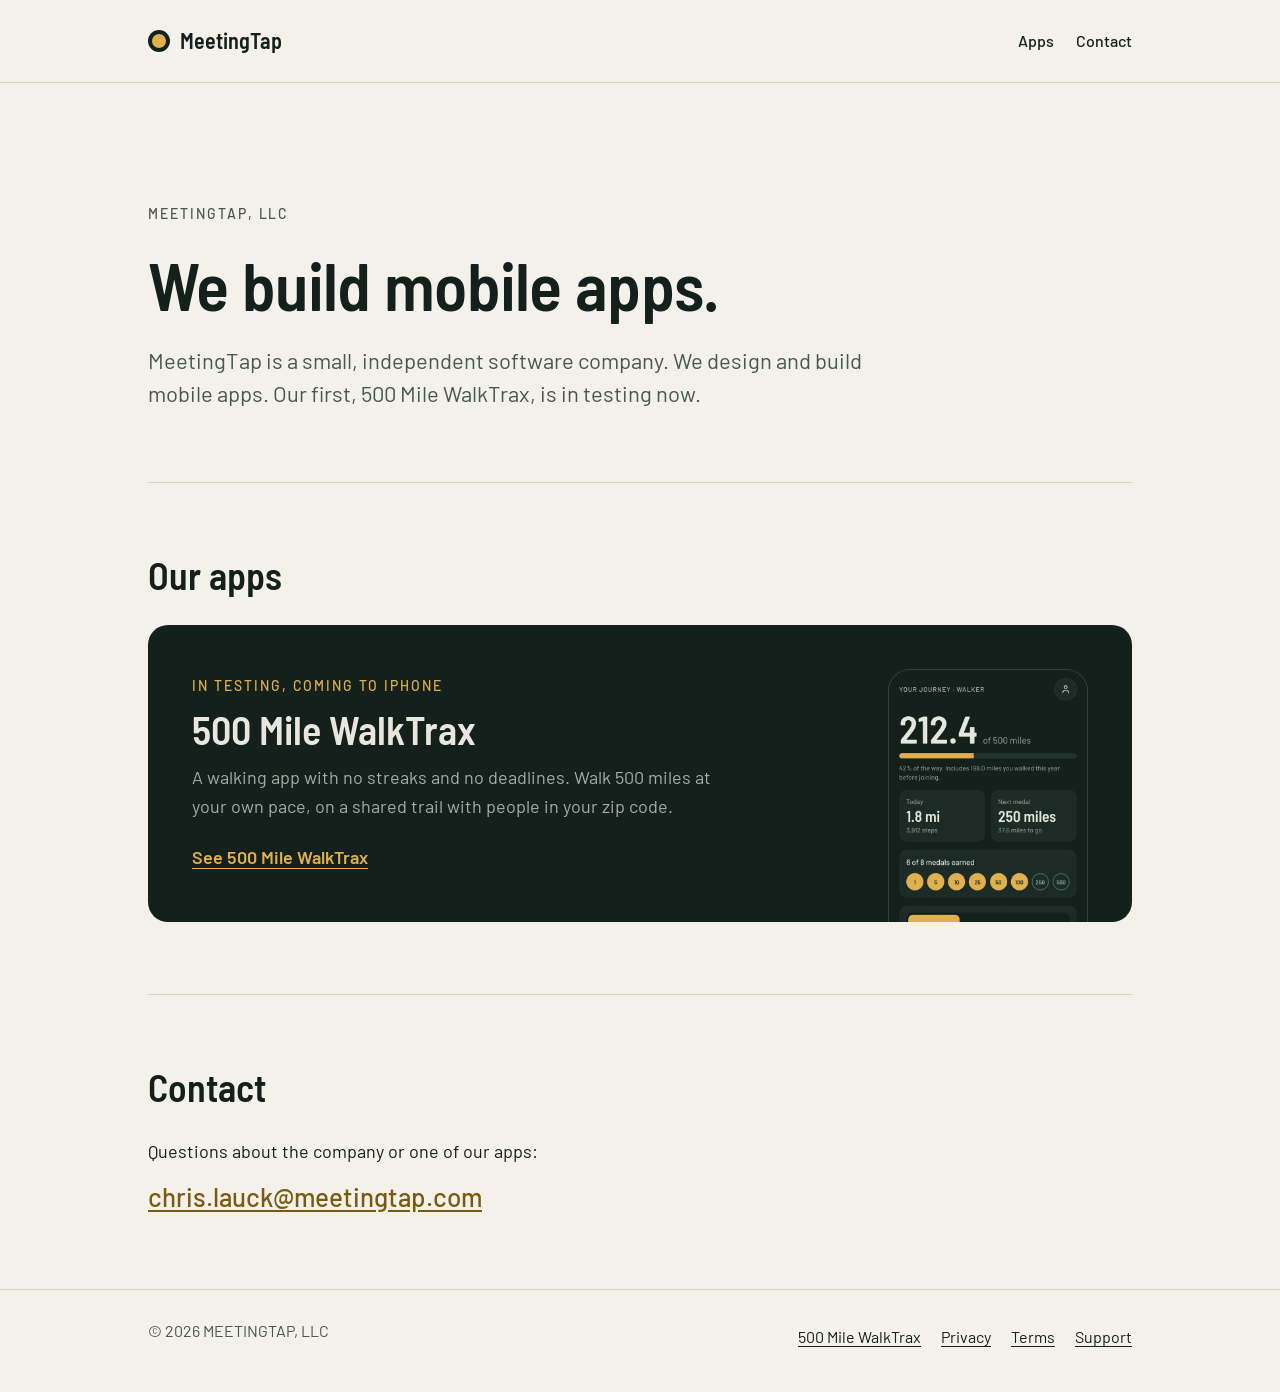
==== index.html @ 8f2138e8 "Add files via upload" ====
<!doctype html>
<html lang="en">
  <head>
    <meta charset="utf-8" />
    <meta name="viewport" content="width=device-width, initial-scale=1" />
    <title>MeetingTap</title>
    <meta
      name="description"
      content="MEETINGTAP, LLC is a small, independent software company. We design and build mobile apps, starting with 500 Mile WalkTrax."
    />
    <link rel="icon" href="assets/favicon.svg" type="image/svg+xml" />
    <link rel="stylesheet" href="assets/site.css" />
  </head>
  <body>
    <header class="site-header">
      <div class="wrap">
        <a class="wordmark" href="./">MeetingTap</a>
        <nav class="site-nav" aria-label="Main">
          <a href="#apps">Apps</a>
          <a href="#contact">Contact</a>
        </nav>
      </div>
    </header>

    <main class="wrap">
      <section class="intro">
        <p class="eyebrow">MEETINGTAP, LLC</p>
        <h1>We build mobile apps.</h1>
        <!-- EDIT: this sentence describes the company. Change it to say what MeetingTap does in your own words. -->
        <p class="lede">
          MeetingTap is a small, independent software company. We design and build mobile apps.
          Our first, 500 Mile WalkTrax, is in testing now.
        </p>
      </section>

      <section class="section" id="apps">
        <h2>Our apps</h2>
        <a class="app-card" href="walktrax/">
          <div>
            <p class="eyebrow">In testing, coming to iPhone</p>
            <h3>500 Mile WalkTrax</h3>
            <p>
              A walking app with no streaks and no deadlines. Walk 500 miles at your own pace, on a
              shared trail with people in your zip code.
            </p>
            <span class="more">See 500 Mile WalkTrax</span>
          </div>
          <img
            src="assets/img/journey.webp"
            width="600"
            height="1197"
            alt="The WalkTrax journey screen showing 212.4 of 500 miles and six of eight medals earned."
          />
        </a>
      </section>

      <section class="section" id="contact">
        <h2>Contact</h2>
        <div class="contact">
          <p>Questions about the company or one of our apps:</p>
          <a href="mailto:chris.lauck@meetingtap.com">chris.lauck@meetingtap.com</a>
        </div>
      </section>
    </main>

    <footer class="site-footer">
      <div class="wrap">
        <p>&copy; 2026 MEETINGTAP, LLC</p>
        <nav aria-label="Footer">
          <a href="walktrax/">500 Mile WalkTrax</a>
          <a href="walktrax/privacy.html">Privacy</a>
          <a href="walktrax/terms.html">Terms</a>
          <a href="walktrax/support.html">Support</a>
        </nav>
      </div>
    </footer>
  </body>
</html>
---- assets/site.css ----
/* meetingtap.com — one stylesheet for every page. No scripts, no trackers. */

@font-face {
  font-family: 'Barlow';
  font-weight: 400;
  font-display: swap;
  src: url('fonts/barlow-400.woff2') format('woff2');
}
@font-face {
  font-family: 'Barlow';
  font-weight: 500;
  font-display: swap;
  src: url('fonts/barlow-500.woff2') format('woff2');
}
@font-face {
  font-family: 'Barlow';
  font-weight: 600;
  font-display: swap;
  src: url('fonts/barlow-600.woff2') format('woff2');
}
@font-face {
  font-family: 'Barlow Semi Condensed';
  font-weight: 600;
  font-display: swap;
  src: url('fonts/barlow-semi-condensed-600.woff2') format('woff2');
}

:root {
  --paper: #f3f1ea;
  --card: #fbfaf6;
  --ink: #14201c;
  --ink-soft: #46584f;
  --rule: #d8d4c7;
  --link: #7a5a10;

  --ground: #14201c;
  --surface: #1d2b26;
  --line: #2f4239;
  --light: #e8e6df;
  --light-soft: #9db0a6;
  --gold: #e0b04e;

  --body: 'Barlow', system-ui, -apple-system, 'Segoe UI', sans-serif;
  --display: 'Barlow Semi Condensed', 'Barlow', system-ui, sans-serif;
  --gutter: clamp(20px, 5vw, 48px);
  --wide: 1080px;
  --text: 680px;
}

*,
*::before,
*::after {
  box-sizing: border-box;
}

html {
  -webkit-text-size-adjust: 100%;
  scroll-behavior: smooth;
}

body {
  margin: 0;
  background: var(--paper);
  color: var(--ink);
  font-family: var(--body);
  font-size: 18px;
  line-height: 1.6;
}

img {
  display: block;
  max-width: 100%;
  height: auto;
}

a {
  color: var(--link);
  text-underline-offset: 3px;
}
a:hover {
  text-decoration-thickness: 2px;
}
:focus-visible {
  outline: 3px solid var(--gold);
  outline-offset: 3px;
  border-radius: 4px;
}

h1,
h2,
h3 {
  font-family: var(--display);
  font-weight: 600;
  line-height: 1.1;
  margin: 0;
  text-wrap: balance;
}
h1 {
  font-size: clamp(40px, 7vw, 68px);
  letter-spacing: -0.01em;
}
h2 {
  font-size: clamp(28px, 4vw, 38px);
}
h3 {
  font-size: 22px;
}
p {
  margin: 0;
}

.wrap {
  max-width: var(--wide);
  margin: 0 auto;
  padding-left: var(--gutter);
  padding-right: var(--gutter);
}

.eyebrow {
  font-size: 14px;
  font-weight: 500;
  letter-spacing: 0.14em;
  text-transform: uppercase;
  color: var(--ink-soft);
}

.lede {
  font-size: clamp(19px, 2.2vw, 22px);
  line-height: 1.5;
  color: var(--ink-soft);
  max-width: 34em;
}

/* Header */

.site-header {
  border-bottom: 1px solid var(--rule);
}
.site-header .wrap {
  display: flex;
  flex-wrap: wrap;
  align-items: center;
  justify-content: space-between;
  gap: 8px 24px;
  padding-top: 18px;
  padding-bottom: 18px;
}
.wordmark {
  font-family: var(--display);
  font-weight: 600;
  font-size: 22px;
  color: var(--ink);
  text-decoration: none;
  display: inline-flex;
  align-items: center;
  gap: 10px;
}
.wordmark::before {
  content: '';
  width: 14px;
  height: 14px;
  border-radius: 50%;
  background: var(--gold);
  box-shadow: 0 0 0 4px var(--ink);
  margin: 4px;
}
.site-nav {
  display: flex;
  flex-wrap: wrap;
  gap: 4px 22px;
  font-size: 16px;
  font-weight: 500;
}
.site-nav a {
  color: var(--ink);
  text-decoration: none;
  padding: 10px 0;
}
.site-nav a:hover,
.site-nav a[aria-current='page'] {
  text-decoration: underline;
  text-decoration-thickness: 2px;
  text-decoration-color: var(--gold);
}

/* Home */

.intro {
  padding: clamp(56px, 10vw, 120px) 0 clamp(40px, 7vw, 72px);
  display: grid;
  gap: 22px;
}
.section {
  padding: clamp(40px, 7vw, 72px) 0;
  border-top: 1px solid var(--rule);
  display: grid;
  gap: 28px;
}

.app-card {
  display: grid;
  grid-template-columns: minmax(0, 1fr) 200px;
  align-items: center;
  gap: 32px;
  background: var(--ground);
  color: var(--light);
  border-radius: 20px;
  padding: clamp(24px, 4vw, 44px);
  padding-bottom: 0;
  overflow: hidden;
  text-decoration: none;
}
.app-card .eyebrow {
  color: var(--gold);
}
.app-card h3 {
  font-size: clamp(28px, 4vw, 40px);
  margin: 10px 0 12px;
}
.app-card p {
  color: var(--light-soft);
  max-width: 30em;
}
.app-card .more {
  display: inline-block;
  margin: 22px 0 clamp(24px, 4vw, 44px);
  color: var(--gold);
  font-weight: 600;
  text-decoration: underline;
  text-underline-offset: 4px;
}
.app-card:hover .more {
  text-decoration-thickness: 2px;
}
.app-card img {
  align-self: end;
  border-radius: 22px 22px 0 0;
  border: 1px solid var(--line);
  border-bottom: 0;
  aspect-ratio: 600 / 760;
  object-fit: cover;
  object-position: top;
}

.contact {
  display: grid;
  gap: 10px;
}
.contact a {
  font-size: clamp(20px, 3vw, 26px);
  font-weight: 500;
  overflow-wrap: anywhere;
}

/* WalkTrax */

.dark {
  background: var(--ground);
  color: var(--light);
}
.dark .eyebrow {
  color: var(--gold);
}
.dark .lede,
.dark .soft {
  color: var(--light-soft);
}
.dark a {
  color: var(--gold);
}

.hero .wrap {
  display: grid;
  grid-template-columns: minmax(0, 1fr) minmax(0, 300px);
  align-items: end;
  gap: clamp(28px, 6vw, 72px);
  padding-top: clamp(48px, 8vw, 96px);
}
.hero-text {
  display: grid;
  gap: 22px;
  align-self: center;
  padding-bottom: clamp(40px, 7vw, 88px);
}
.status {
  display: inline-flex;
  align-items: center;
  gap: 10px;
  justify-self: start;
  border: 1px solid var(--line);
  border-radius: 999px;
  padding: 8px 16px;
  font-size: 16px;
  font-weight: 500;
}
.status::before {
  content: '';
  width: 9px;
  height: 9px;
  border-radius: 50%;
  background: var(--gold);
}
.hero img {
  border-radius: 28px 28px 0 0;
  border: 1px solid var(--line);
  border-bottom: 0;
  aspect-ratio: 600 / 980;
  object-fit: cover;
  object-position: top;
}

.medals {
  display: flex;
  flex-wrap: wrap;
  gap: 10px;
  list-style: none;
  margin: 0;
  padding: 0;
}
.medals li {
  width: 52px;
  height: 52px;
  border-radius: 50%;
  display: grid;
  place-items: center;
  background: var(--gold);
  color: var(--ground);
  font-weight: 600;
  font-size: 17px;
  font-variant-numeric: tabular-nums;
}

.feature .wrap {
  display: grid;
  grid-template-columns: minmax(0, 260px) minmax(0, 1fr);
  align-items: center;
  gap: clamp(28px, 7vw, 96px);
  padding-top: clamp(48px, 8vw, 96px);
  padding-bottom: clamp(48px, 8vw, 96px);
}
.feature + .feature .wrap {
  border-top: 1px solid var(--rule);
}
.feature.flip .wrap {
  grid-template-columns: minmax(0, 1fr) minmax(0, 260px);
}
.feature.flip img {
  order: 2;
}
.feature img {
  border-radius: 26px;
  border: 1px solid var(--rule);
}
.feature-text {
  display: grid;
  gap: 16px;
  max-width: 30em;
}
.feature-text p {
  color: var(--ink-soft);
}

.pair {
  display: grid;
  grid-template-columns: repeat(2, minmax(0, 1fr));
  gap: 20px;
}
.panel {
  background: var(--surface);
  border-radius: 18px;
  padding: clamp(22px, 3vw, 32px);
  display: grid;
  gap: 12px;
  align-content: start;
}
.plain .wrap {
  padding-top: clamp(48px, 8vw, 88px);
  padding-bottom: clamp(48px, 8vw, 88px);
  display: grid;
  gap: 28px;
}
.plain.note .wrap {
  padding-top: 28px;
  padding-bottom: 28px;
}
.caption {
  font-size: 15px;
  color: var(--ink-soft);
}

/* Legal and support pages */

.doc {
  max-width: calc(var(--text) + 2 * var(--gutter));
  margin: 0 auto;
  padding: clamp(40px, 7vw, 80px) var(--gutter) clamp(56px, 8vw, 96px);
}
.doc h1 {
  font-size: clamp(36px, 6vw, 52px);
  margin: 12px 0 14px;
}
.doc h2 {
  font-size: 26px;
  margin: 44px 0 12px;
}
.doc h3 {
  font-size: 20px;
  margin: 26px 0 8px;
}
.doc p,
.doc ul {
  margin: 0 0 16px;
}
.doc ul {
  padding-left: 22px;
}
.doc li {
  margin-bottom: 8px;
}
.doc .dated {
  color: var(--ink-soft);
  font-size: 16px;
}
.summary {
  background: var(--card);
  border: 1px solid var(--rule);
  border-radius: 14px;
  padding: 20px 22px 6px;
  margin: 26px 0 8px;
}
.summary p:first-child {
  font-weight: 600;
}

/* Footer */

.site-footer {
  border-top: 1px solid var(--rule);
  font-size: 16px;
  color: var(--ink-soft);
}
.site-footer .wrap {
  display: flex;
  flex-wrap: wrap;
  justify-content: space-between;
  gap: 10px 28px;
  padding-top: 28px;
  padding-bottom: 36px;
}
.site-footer nav {
  display: flex;
  flex-wrap: wrap;
  gap: 4px 20px;
}
.site-footer a {
  color: var(--ink);
  padding: 6px 0;
}

/* Narrow screens */

@media (max-width: 760px) {
  .hero .wrap,
  .feature .wrap,
  .feature.flip .wrap,
  .app-card {
    grid-template-columns: minmax(0, 1fr);
  }
  .hero-text {
    padding-bottom: 0;
  }
  .pair {
    grid-template-columns: minmax(0, 1fr);
  }
  .hero img,
  .feature img,
  .app-card img {
    width: min(100%, 280px);
    margin: 0 auto;
  }
  .feature.flip img {
    order: 0;
  }
  .app-card .more {
    margin-bottom: 4px;
  }
}

@media (prefers-reduced-motion: reduce) {
  html {
    scroll-behavior: auto;
  }
}
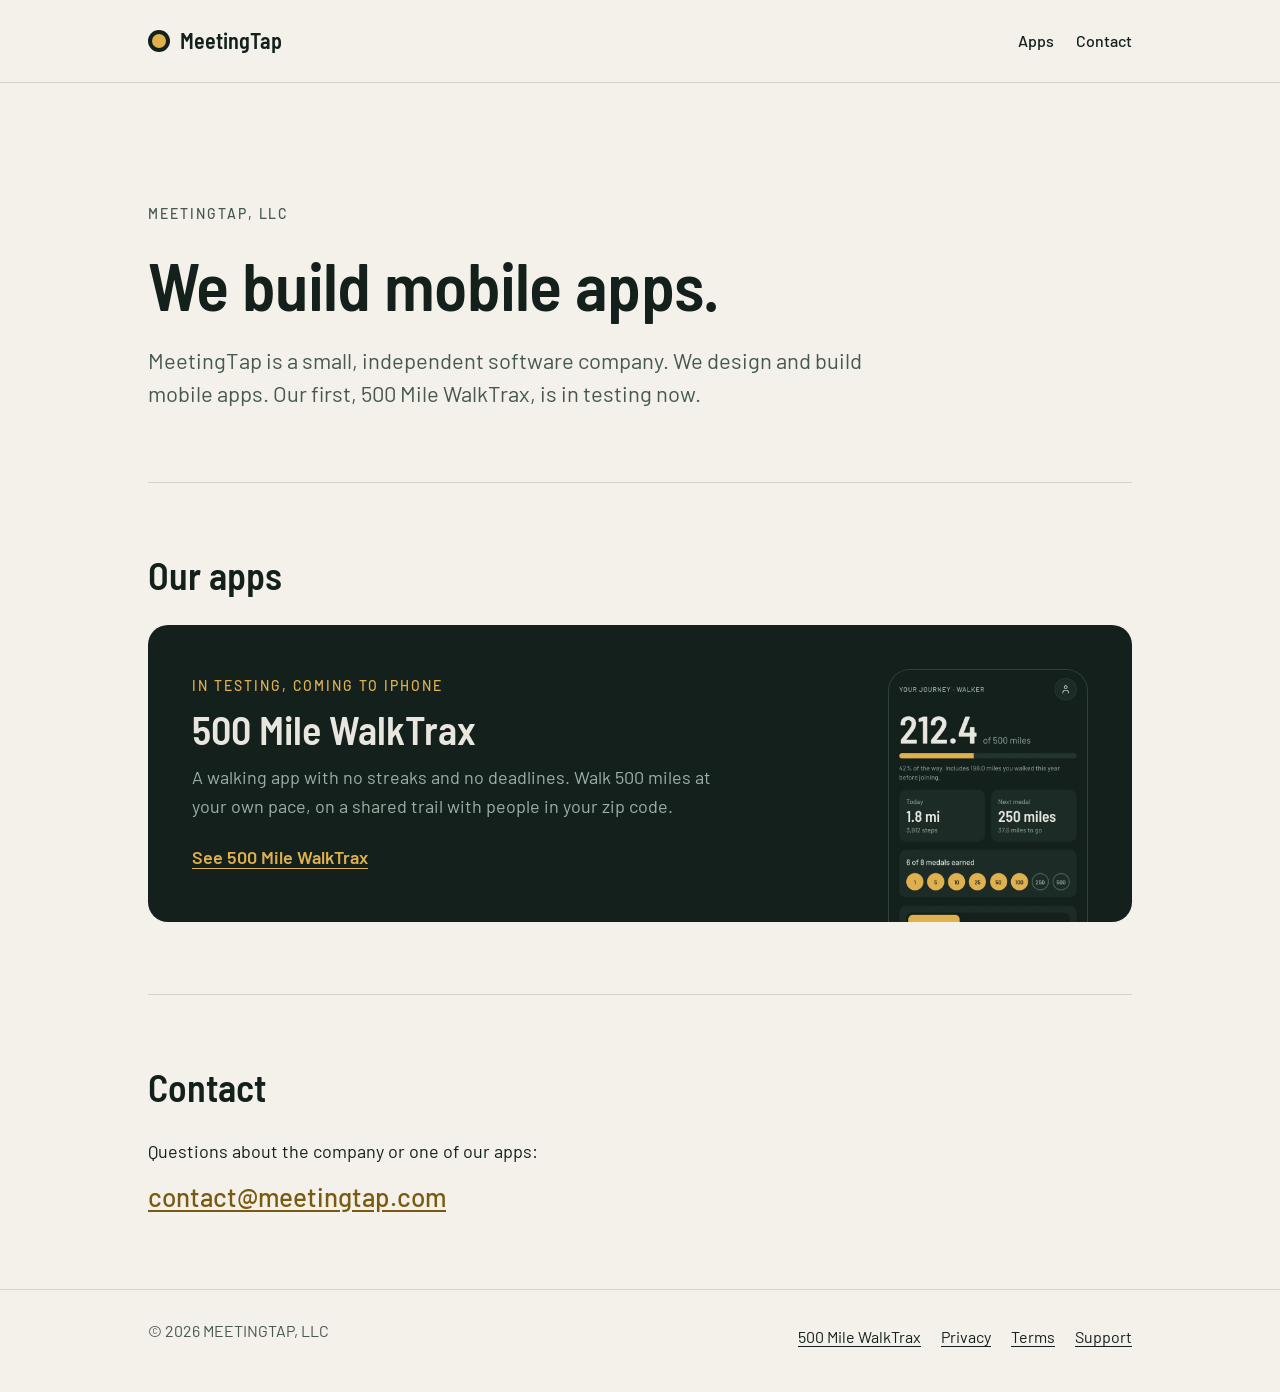
==== commit 841abee7: "Add files via upload" ====
--- a/index.html
+++ b/index.html
@@ -58,7 +58,7 @@
         <h2>Contact</h2>
         <div class="contact">
           <p>Questions about the company or one of our apps:</p>
-          <a href="mailto:chris.lauck@meetingtap.com">chris.lauck@meetingtap.com</a>
+          <a href="mailto:contact@meetingtap.com">contact@meetingtap.com</a>
         </div>
       </section>
     </main>
